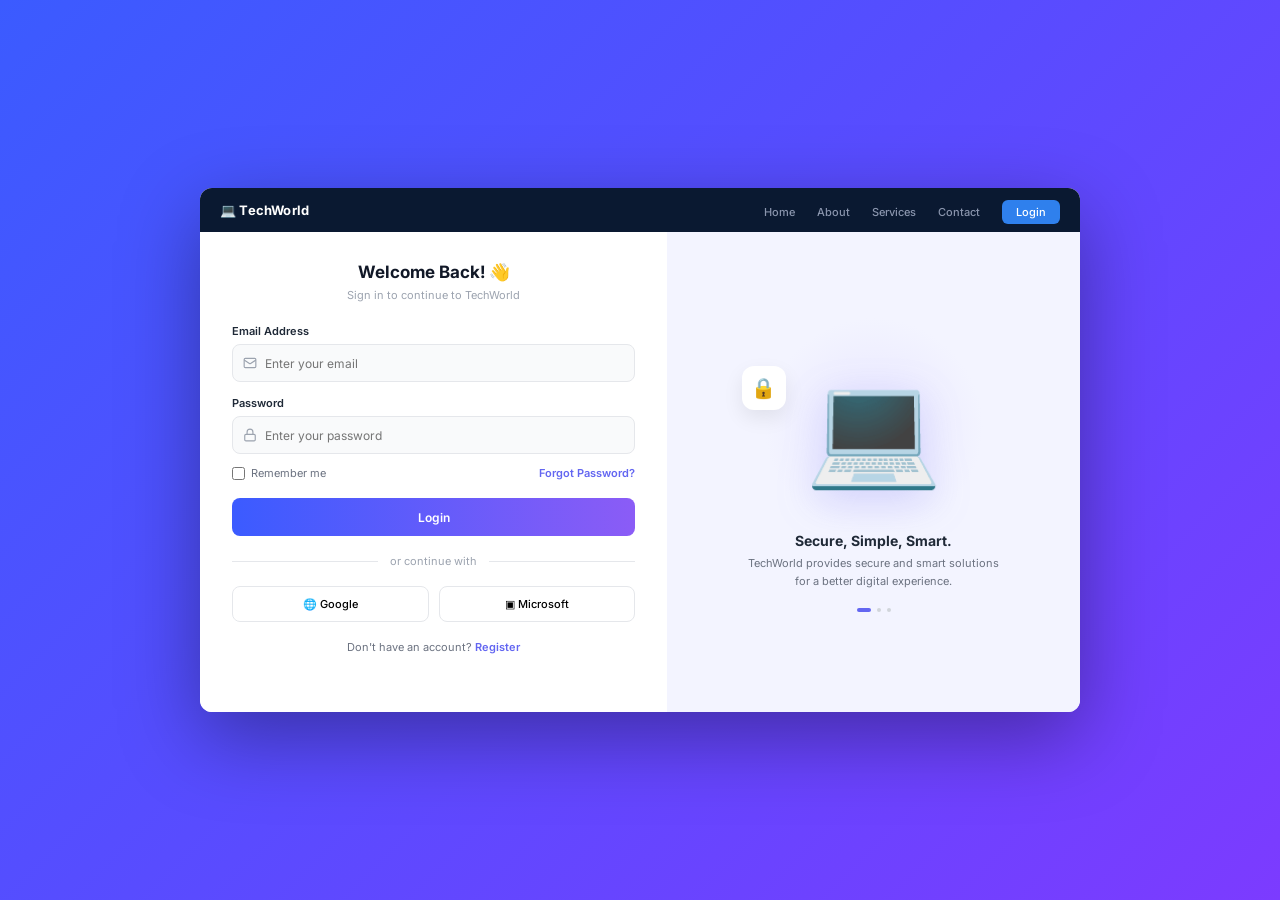
==== experiment2/index2.html @ 1dea3796 "chenges" ====
<!DOCTYPE html>
<html lang="en">

<head>
    <meta charset="UTF-8">

    <meta name="viewport"
          content="width=device-width, initial-scale=1.0">

    <title>TechWorld - Login</title>

    
    <link rel="stylesheet" href="style3.css">
</head>

<body>

    
    <div class="container">

        

        <nav>

            <div class="logo">
                💻 TechWorld
            </div>


            <ul class="menu">

                <li>
                    <a href="#">Home</a>
                </li>

                <li>
                    <a href="#">About</a>
                </li>

                <li>
                    <a href="#">Services</a>
                </li>

                <li>
                    <a href="#">Contact</a>
                </li>

                <li>
                    <a href="#" class="active">Login</a>
                </li>

            </ul>

        </nav>



        <div class="content">


            

            <div class="login-section">

                <h1>
                    Welcome Back! 👋
                </h1>

                <p class="subtitle">
                    Sign in to continue to TechWorld
                </p>


                

                <form>

                    <label>
                        Email Address
                    </label>

                    <input
                        type="email"
                        placeholder="Enter your email"
                        required
                    >


                    <label>
                        Password
                    </label>

                    <input
                        type="password"
                        placeholder="Enter your password"
                        required
                    >



                    <div class="options">

                        <label class="remember">

                            <input type="checkbox">

                            Remember me

                        </label>


                        <a href="#">
                            Forgot Password?
                        </a>

                    </div>



                    <button
                        type="submit"
                        class="login-button">

                        Login

                    </button>



                    <div class="divider">

                        <span>
                            or continue with
                        </span>

                    </div>


                    <div class="social-buttons">

                        <button
                            type="button"
                            class="social">

                            🌐 Google

                        </button>


                        <button
                            type="button"
                            class="social">

                            ▣ Microsoft

                        </button>

                    </div>



                    <p class="signup">

                        Don't have an account?

                        <a href="#">
                            Register
                        </a>

                    </p>

                </form>

            </div>


          

            <div class="welcome-section">



                <div class="illustration">

                    🔒

                </div>


                <h2>
                    Secure, Simple, Smart.
                </h2>


                <p>
                    TechWorld provides secure and smart
                    solutions for a better digital experience.
                </p>



                <div class="dots">

                    <span class="active-dot"></span>

                    <span></span>

                    <span></span>

                </div>

            </div>

        </div>

    </div>

</body>

</html>
---- experiment2/style3.css ----
/* style3.css - TechWorld Login - Exact as Image */

@import url('https://fonts.googleapis.com/css2?family=Inter:wght@400;500;600;700&display=swap');

*{
  margin:0;
  padding:0;
  box-sizing:border-box;
  font-family:'Inter', sans-serif;
}

body{
  min-height:100vh;
  background: linear-gradient(135deg, #3b5bff 0%, #5a4bff 50%, #7c3bff 100%);
  display:flex;
  justify-content:center;
  align-items:center;
  padding:20px;
}

.container{
  width:100%;
  max-width:880px;
  background:#fff;
  border-radius:12px;
  overflow:hidden;
  box-shadow:0 25px 80px rgba(0,0,0,0.35);
}

/* NAV - as in image dark blue */
nav{
  background:#0a1931;
  display:flex;
  justify-content:space-between;
  align-items:center;
  padding:12px 20px;
}

.logo{
  color:#fff;
  font-weight:700;
  font-size:13px;
  letter-spacing:0.2px;
}

.menu{
  list-style:none;
  display:flex;
  gap:22px;
  align-items:center;
}

.menu li a{
  color:#8a95ad;
  text-decoration:none;
  font-size:11px;
  font-weight:500;
}

.menu li a.active{
  background:#2f80ed;
  color:#fff;
  padding:5px 14px;
  border-radius:6px;
}

/* MAIN CONTENT */
.content{
  display:flex;
  min-height:480px;
}

/* LEFT - LOGIN */
.login-section{
  flex:1.05;
  padding:30px 32px 24px;
  background:#fff;
}

.login-section h1{
  font-size:17px;
  font-weight:700;
  text-align:center;
  color:#111827;
}

.subtitle{
  text-align:center;
  font-size:11px;
  color:#9ca3af;
  margin:6px 0 22px;
}

form label{
  display:block;
  font-size:11px;
  font-weight:600;
  color:#1f2937;
  margin:14px 0 6px;
}

form input[type="email"],
form input[type="password"]{
  width:100%;
  height:38px;
  padding:0 12px 0 32px;
  border:1px solid #e5e7eb;
  background:#f9fafb;
  border-radius:8px;
  font-size:12px;
  outline:none;
  background-repeat:no-repeat;
  background-position:10px center;
}

/* icons inside input like image */
form input[type="email"]{
  background-image:url("data:image/svg+xml,%3Csvg xmlns='http://www.w3.org/2000/svg' width='14' height='14' viewBox='0 0 24 24' fill='none' stroke='%239ca3af' stroke-width='2'%3E%3Crect x='2' y='4' width='20' height='16' rx='2'/%3E%3Cpath d='m22 7-8.97 5.7a1.94 1.94 0 0 1-2.06 0L2 7'/%3E%3C/svg%3E");
}
form input[type="password"]{
  background-image:url("data:image/svg+xml,%3Csvg xmlns='http://www.w3.org/2000/svg' width='14' height='14' viewBox='0 0 24 24' fill='none' stroke='%239ca3af' stroke-width='2'%3E%3Crect x='3' y='11' width='18' height='11' rx='2'/%3E%3Cpath d='M7 11V7a5 5 0 0 1 10 0v4'/%3E%3C/svg%3E");
}

form input:focus{
  border-color:#6366f1;
  background-color:#fff;
  box-shadow:0 0 0 3px rgba(99,102,241,0.1);
}

.options{
  display:flex;
  justify-content:space-between;
  align-items:center;
  margin:12px 0 18px;
}

.remember{
  display:flex !important;
  align-items:center;
  gap:6px;
  font-size:11px !important;
  font-weight:400 !important;
  color:#6b7280 !important;
  margin:0 !important;
  cursor:pointer;
}
.remember input{accent-color:#6366f1;}

.options a{
  font-size:11px;
  color:#6366f1;
  text-decoration:none;
  font-weight:600;
}

.login-button{
  width:100%;
  height:38px;
  border:0;
  border-radius:8px;
  background: linear-gradient(90deg, #3b5bff 0%, #8b5cf6 100%);
  color:#fff;
  font-size:12px;
  font-weight:600;
  cursor:pointer;
}

.divider{
  display:flex;
  align-items:center;
  gap:12px;
  margin:18px 0;
  font-size:11px;
  color:#9ca3af;
}
.divider::before,
.divider::after{
  content:'';
  flex:1;
  height:1px;
  background:#e5e7eb;
}

.social-buttons{
  display:flex;
  gap:10px;
}

.social{
  flex:1;
  height:36px;
  border:1px solid #e5e7eb;
  background:#fff;
  border-radius:8px;
  font-size:11px;
  font-weight:500;
  cursor:pointer;
  display:flex;
  align-items:center;
  justify-content:center;
  gap:6px;
}

.signup{
  text-align:center;
  font-size:11px;
  color:#6b7280;
  margin-top:18px;
}
.signup a{
  color:#6366f1;
  text-decoration:none;
  font-weight:600;
}

/* RIGHT - WELCOME - as in image */
.welcome-section{
  flex:0.95;
  background:#f3f4ff;
  padding:24px;
  display:flex;
  flex-direction:column;
  align-items:center;
  justify-content:center;
  text-align:center;
  position:relative;
}

/* Creating exact illustration like your reference image with CSS */
.illustration{
  width:260px;
  height:190px;
  position:relative;
  display:flex;
  align-items:center;
  justify-content:center;
  font-size:0;
}

.illustration::before{
  content:'';
  position:absolute;
  width:220px;
  height:220px;
  background: radial-gradient(circle, #e8e6ff 0%, #f3f4ff 70%);
  border-radius:50%;
  top:50%;
  left:50%;
  transform:translate(-50%,-50%);
}

.illustration::after{
  content:'💻';
  position:absolute;
  font-size:110px;
  filter: drop-shadow(0 10px 20px rgba(99,102,241,0.2));
  z-index:2;
}

/* small floating elements like lock, users, plant */
.welcome-section::before{
  content:'🔒';
  position:absolute;
  top:28%;
  left:18%;
  width:44px;
  height:44px;
  background:#fff;
  border-radius:12px;
  display:flex;
  align-items:center;
  justify-content:center;
  font-size:20px;
  box-shadow:0 8px 20px rgba(0,0,0,0.08);
  z-index:3;
}

.welcome-section h2{
  font-size:14px;
  font-weight:700;
  color:#1f2937;
  margin-top:10px;
  position:relative;
  z-index:2;
}

.welcome-section p{
  font-size:11px;
  color:#6b7280;
  line-height:1.6;
  max-width:260px;
  margin-top:6px;
  position:relative;
  z-index:2;
}

.dots{
  display:flex;
  gap:6px;
  margin-top:18px;
}
.dots span{
  width:4px;
  height:4px;
  background:#d1d5db;
  border-radius:50%;
  display:block;
}
.dots .active-dot{
  width:14px;
  background:#6366f1;
  border-radius:10px;
}

@media(max-width:800px){
  .content{flex-direction:column;}
  .welcome-section{padding:40px 24px;}
  .menu{display:none;}
}
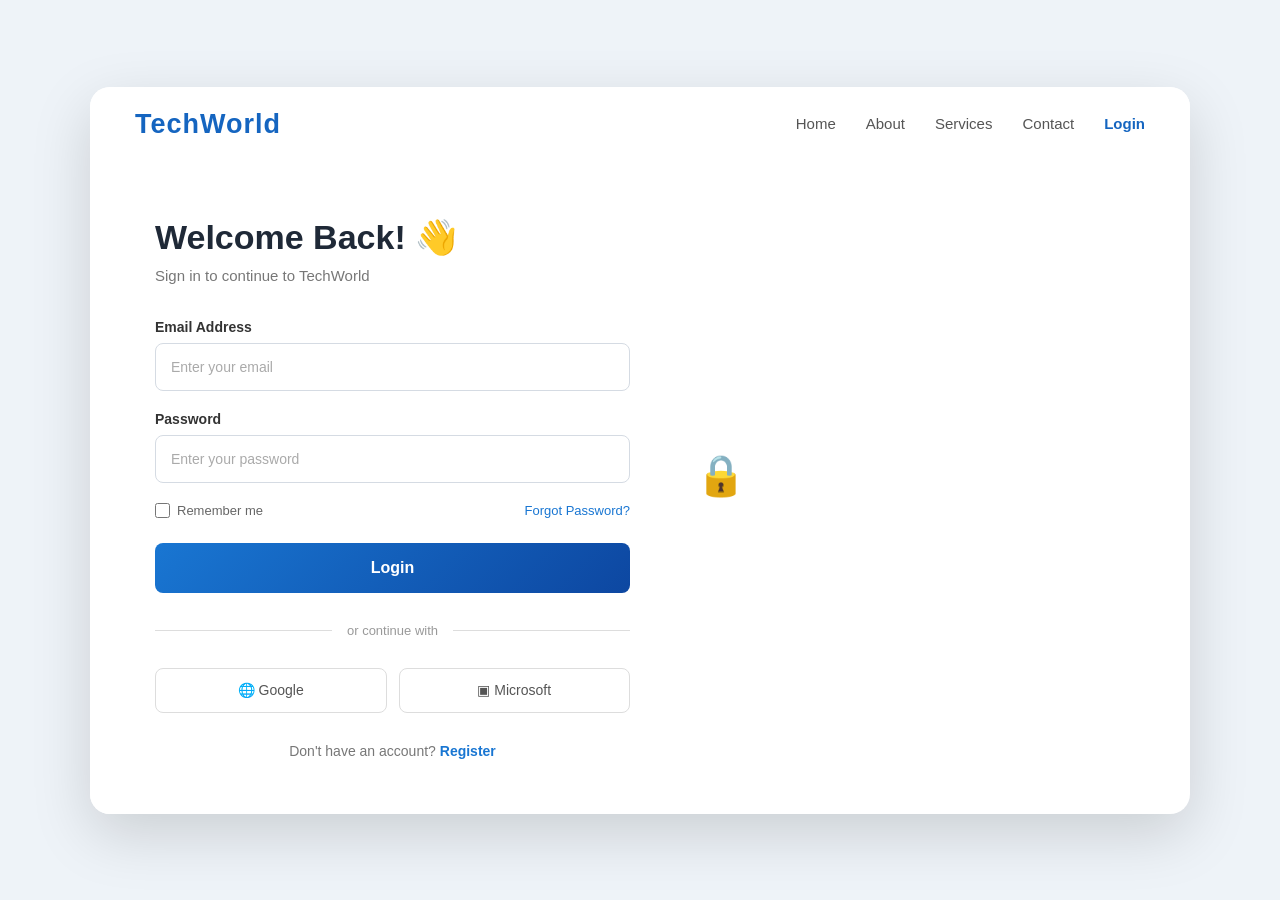
==== commit 7959cae7: "chen" ====
--- a/experiment2/index2.html
+++ b/experiment2/index2.html
@@ -23,7 +23,7 @@
         <nav>
 
             <div class="logo">
-                💻 TechWorld
+                 TechWorld
             </div>
 
 
--- a/experiment2/style3.css
+++ b/experiment2/style3.css
@@ -1,319 +1,638 @@
-/* style3.css - TechWorld Login - Exact as Image */
-
-@import url('https://fonts.googleapis.com/css2?family=Inter:wght@400;500;600;700&display=swap');
-
-*{
-  margin:0;
-  padding:0;
-  box-sizing:border-box;
-  font-family:'Inter', sans-serif;
-}
-
-body{
-  min-height:100vh;
-  background: linear-gradient(135deg, #3b5bff 0%, #5a4bff 50%, #7c3bff 100%);
-  display:flex;
-  justify-content:center;
-  align-items:center;
-  padding:20px;
-}
-
-.container{
-  width:100%;
-  max-width:880px;
-  background:#fff;
-  border-radius:12px;
-  overflow:hidden;
-  box-shadow:0 25px 80px rgba(0,0,0,0.35);
-}
-
-/* NAV - as in image dark blue */
-nav{
-  background:#0a1931;
-  display:flex;
-  justify-content:space-between;
-  align-items:center;
-  padding:12px 20px;
-}
-
-.logo{
-  color:#fff;
-  font-weight:700;
-  font-size:13px;
-  letter-spacing:0.2px;
-}
-
-.menu{
-  list-style:none;
-  display:flex;
-  gap:22px;
-  align-items:center;
-}
-
-.menu li a{
-  color:#8a95ad;
-  text-decoration:none;
-  font-size:11px;
-  font-weight:500;
-}
-
-.menu li a.active{
-  background:#2f80ed;
-  color:#fff;
-  padding:5px 14px;
-  border-radius:6px;
-}
-
-/* MAIN CONTENT */
-.content{
-  display:flex;
-  min-height:480px;
-}
-
-/* LEFT - LOGIN */
-.login-section{
-  flex:1.05;
-  padding:30px 32px 24px;
-  background:#fff;
-}
-
-.login-section h1{
-  font-size:17px;
-  font-weight:700;
-  text-align:center;
-  color:#111827;
-}
-
-.subtitle{
-  text-align:center;
-  font-size:11px;
-  color:#9ca3af;
-  margin:6px 0 22px;
-}
-
-form label{
-  display:block;
-  font-size:11px;
-  font-weight:600;
-  color:#1f2937;
-  margin:14px 0 6px;
-}
-
-form input[type="email"],
-form input[type="password"]{
-  width:100%;
-  height:38px;
-  padding:0 12px 0 32px;
-  border:1px solid #e5e7eb;
-  background:#f9fafb;
-  border-radius:8px;
-  font-size:12px;
-  outline:none;
-  background-repeat:no-repeat;
-  background-position:10px center;
-}
-
-/* icons inside input like image */
-form input[type="email"]{
-  background-image:url("data:image/svg+xml,%3Csvg xmlns='http://www.w3.org/2000/svg' width='14' height='14' viewBox='0 0 24 24' fill='none' stroke='%239ca3af' stroke-width='2'%3E%3Crect x='2' y='4' width='20' height='16' rx='2'/%3E%3Cpath d='m22 7-8.97 5.7a1.94 1.94 0 0 1-2.06 0L2 7'/%3E%3C/svg%3E");
-}
-form input[type="password"]{
-  background-image:url("data:image/svg+xml,%3Csvg xmlns='http://www.w3.org/2000/svg' width='14' height='14' viewBox='0 0 24 24' fill='none' stroke='%239ca3af' stroke-width='2'%3E%3Crect x='3' y='11' width='18' height='11' rx='2'/%3E%3Cpath d='M7 11V7a5 5 0 0 1 10 0v4'/%3E%3C/svg%3E");
-}
-
-form input:focus{
-  border-color:#6366f1;
-  background-color:#fff;
-  box-shadow:0 0 0 3px rgba(99,102,241,0.1);
-}
-
-.options{
-  display:flex;
-  justify-content:space-between;
-  align-items:center;
-  margin:12px 0 18px;
-}
-
-.remember{
-  display:flex !important;
-  align-items:center;
-  gap:6px;
-  font-size:11px !important;
-  font-weight:400 !important;
-  color:#6b7280 !important;
-  margin:0 !important;
-  cursor:pointer;
-}
-.remember input{accent-color:#6366f1;}
-
-.options a{
-  font-size:11px;
-  color:#6366f1;
-  text-decoration:none;
-  font-weight:600;
-}
-
-.login-button{
-  width:100%;
-  height:38px;
-  border:0;
-  border-radius:8px;
-  background: linear-gradient(90deg, #3b5bff 0%, #8b5cf6 100%);
-  color:#fff;
-  font-size:12px;
-  font-weight:600;
-  cursor:pointer;
-}
-
-.divider{
-  display:flex;
-  align-items:center;
-  gap:12px;
-  margin:18px 0;
-  font-size:11px;
-  color:#9ca3af;
-}
+/* ================================
+   RESET
+================================ */
+
+* {
+    margin: 0;
+    padding: 0;
+    box-sizing: border-box;
+}
+
+
+/* ================================
+   BODY
+================================ */
+
+body {
+    font-family: Arial, Helvetica, sans-serif;
+
+    min-height: 100vh;
+
+    display: flex;
+    justify-content: center;
+    align-items: center;
+
+    background: #eef3f8;
+
+    padding: 30px;
+}
+
+
+/* ================================
+   MAIN CONTAINER
+================================ */
+
+.container {
+    width: 1100px;
+    max-width: 100%;
+
+    background: white;
+
+    border-radius: 20px;
+
+    overflow: hidden;
+
+    box-shadow:
+        0 20px 60px rgba(0, 0, 0, 0.15);
+}
+
+
+/* ================================
+   NAVIGATION
+================================ */
+
+nav {
+    height: 75px;
+
+    display: flex;
+
+    justify-content: space-between;
+    align-items: center;
+
+    padding: 0 45px;
+
+    background: #ffffff;
+}
+
+
+/* Logo */
+
+.logo {
+    font-size: 27px;
+
+    font-weight: bold;
+
+    color: #1565c0;
+
+    letter-spacing: 1px;
+}
+
+
+/* Menu */
+
+.menu {
+    display: flex;
+
+    align-items: center;
+
+    gap: 30px;
+
+    list-style: none;
+}
+
+.menu li a {
+    text-decoration: none;
+
+    color: #555;
+
+    font-size: 15px;
+
+    transition: 0.3s;
+}
+
+.menu li a:hover {
+    color: #1565c0;
+}
+
+
+/* Active Login */
+
+.menu li a.active {
+    color: #1565c0;
+
+    font-weight: bold;
+}
+
+
+/* ================================
+   CONTENT
+================================ */
+
+.content {
+    display: flex;
+
+    min-height: 600px;
+}
+
+
+/* ================================
+   LOGIN SECTION
+================================ */
+
+.login-section {
+    width: 55%;
+
+    padding: 55px 65px;
+
+    background: #ffffff;
+}
+
+
+.login-section h1 {
+    font-size: 34px;
+
+    color: #1f2937;
+
+    margin-bottom: 10px;
+}
+
+
+.subtitle {
+    color: #777;
+
+    font-size: 15px;
+
+    margin-bottom: 35px;
+}
+
+
+/* ================================
+   FORM
+================================ */
+
+form {
+    width: 100%;
+}
+
+
+form > label {
+    display: block;
+
+    color: #333;
+
+    font-size: 14px;
+
+    font-weight: 600;
+
+    margin-bottom: 8px;
+}
+
+
+input[type="email"],
+input[type="password"] {
+    width: 100%;
+
+    height: 48px;
+
+    padding: 0 15px;
+
+    margin-bottom: 20px;
+
+    border: 1px solid #d5dbe3;
+
+    border-radius: 8px;
+
+    outline: none;
+
+    font-size: 14px;
+
+    transition: 0.3s;
+}
+
+
+input[type="email"]:focus,
+input[type="password"]:focus {
+    border-color: #1976d2;
+
+    box-shadow:
+        0 0 0 3px rgba(25, 118, 210, 0.10);
+}
+
+
+input::placeholder {
+    color: #aaa;
+}
+
+
+/* ================================
+   OPTIONS
+================================ */
+
+.options {
+    display: flex;
+
+    justify-content: space-between;
+
+    align-items: center;
+
+    margin-bottom: 25px;
+
+    font-size: 13px;
+}
+
+
+.remember {
+    display: flex;
+
+    align-items: center;
+
+    gap: 7px;
+
+    color: #666;
+
+    cursor: pointer;
+}
+
+
+.remember input {
+    width: 15px;
+
+    height: 15px;
+
+    cursor: pointer;
+}
+
+
+.options a {
+    color: #1976d2;
+
+    text-decoration: none;
+}
+
+
+.options a:hover {
+    text-decoration: underline;
+}
+
+
+/* ================================
+   LOGIN BUTTON
+================================ */
+
+.login-button {
+    width: 100%;
+
+    height: 50px;
+
+    border: none;
+
+    border-radius: 8px;
+
+    background: linear-gradient(
+        135deg,
+        #1976d2,
+        #0d47a1
+    );
+
+    color: white;
+
+    font-size: 16px;
+
+    font-weight: bold;
+
+    cursor: pointer;
+
+    transition: 0.3s;
+}
+
+
+.login-button:hover {
+    transform: translateY(-2px);
+
+    box-shadow:
+        0 8px 20px rgba(25, 118, 210, 0.30);
+}
+
+
+/* ================================
+   DIVIDER
+================================ */
+
+.divider {
+    display: flex;
+
+    align-items: center;
+
+    gap: 15px;
+
+    margin: 30px 0;
+
+    color: #999;
+
+    font-size: 13px;
+}
+
+
 .divider::before,
-.divider::after{
-  content:'';
-  flex:1;
-  height:1px;
-  background:#e5e7eb;
-}
-
-.social-buttons{
-  display:flex;
-  gap:10px;
-}
-
-.social{
-  flex:1;
-  height:36px;
-  border:1px solid #e5e7eb;
-  background:#fff;
-  border-radius:8px;
-  font-size:11px;
-  font-weight:500;
-  cursor:pointer;
-  display:flex;
-  align-items:center;
-  justify-content:center;
-  gap:6px;
-}
-
-.signup{
-  text-align:center;
-  font-size:11px;
-  color:#6b7280;
-  margin-top:18px;
-}
-.signup a{
-  color:#6366f1;
-  text-decoration:none;
-  font-weight:600;
-}
-
-/* RIGHT - WELCOME - as in image */
-.welcome-section{
-  flex:0.95;
-  background:#f3f4ff;
-  padding:24px;
-  display:flex;
-  flex-direction:column;
-  align-items:center;
-  justify-content:center;
-  text-align:center;
-  position:relative;
-}
-
-/* Creating exact illustration like your reference image with CSS */
-.illustration{
-  width:260px;
-  height:190px;
-  position:relative;
-  display:flex;
-  align-items:center;
-  justify-content:center;
-  font-size:0;
-}
-
-.illustration::before{
-  content:'';
-  position:absolute;
-  width:220px;
-  height:220px;
-  background: radial-gradient(circle, #e8e6ff 0%, #f3f4ff 70%);
-  border-radius:50%;
-  top:50%;
-  left:50%;
-  transform:translate(-50%,-50%);
-}
-
-.illustration::after{
-  content:'💻';
-  position:absolute;
-  font-size:110px;
-  filter: drop-shadow(0 10px 20px rgba(99,102,241,0.2));
-  z-index:2;
-}
-
-/* small floating elements like lock, users, plant */
-.welcome-section::before{
-  content:'🔒';
-  position:absolute;
-  top:28%;
-  left:18%;
-  width:44px;
-  height:44px;
-  background:#fff;
-  border-radius:12px;
-  display:flex;
-  align-items:center;
-  justify-content:center;
-  font-size:20px;
-  box-shadow:0 8px 20px rgba(0,0,0,0.08);
-  z-index:3;
-}
-
-.welcome-section h2{
-  font-size:14px;
-  font-weight:700;
-  color:#1f2937;
-  margin-top:10px;
-  position:relative;
-  z-index:2;
-}
-
-.welcome-section p{
-  font-size:11px;
-  color:#6b7280;
-  line-height:1.6;
-  max-width:260px;
-  margin-top:6px;
-  position:relative;
-  z-index:2;
-}
-
-.dots{
-  display:flex;
-  gap:6px;
-  margin-top:18px;
-}
-.dots span{
-  width:4px;
-  height:4px;
-  background:#d1d5db;
-  border-radius:50%;
-  display:block;
-}
-.dots .active-dot{
-  width:14px;
-  background:#6366f1;
-  border-radius:10px;
-}
-
-@media(max-width:800px){
-  .content{flex-direction:column;}
-  .welcome-section{padding:40px 24px;}
-  .menu{display:none;}
+.divider::after {
+    content: "";
+
+    flex: 1;
+
+    height: 1px;
+
+    background: #ddd;
+}
+
+
+.divider span {
+    white-space: nowrap;
+}
+
+
+/* ================================
+   SOCIAL BUTTONS
+================================ */
+
+.social-buttons {
+    display: flex;
+
+    gap: 12px;
+}
+
+
+.social {
+    width: 50%;
+
+    height: 45px;
+
+    background: white;
+
+    border: 1px solid #ddd;
+
+    border-radius: 8px;
+
+    color: #555;
+
+    font-size: 14px;
+
+    cursor: pointer;
+
+    transition: 0.3s;
+}
+
+
+.social:hover {
+    background: #f5f8fc;
+
+    border-color: #1976d2;
+}
+
+
+/* ================================
+   SIGN UP
+================================ */
+
+.signup {
+    text-align: center;
+
+    margin-top: 30px;
+
+    color: #777;
+
+    font-size: 14px;
+}
+
+
+.signup a {
+    color: #1976d2;
+
+    font-weight: bold;
+
+    text-decoration: none;
+}
+
+
+.signup a:hover {
+    text-decoration: underline;
+}
+
+
+/* ================================
+   WELCOME SECTION
+================================ */
+
+.welcome-section {
+    width: 45%;
+
+    position: relative;
+
+    display: flex;
+
+    justify-content: center;
+
+    align-items: center;
+
+    text-align: center;
+
+    color: white;
+
+    overflow: hidden;
+
+    /* YOUR IMAGE */
+    background-image: url("https://media.istockphoto.com/id/1159199214/vector/abstract-technology-or-medical-background-with-hexagons-shape-pattern-concepts-and-ideas-for.jpg?s=612x612&w=0&k=20&c=jQXehVyWkaZkkf8--52VP0j8Sks5lPK_c6o2arBctMQ=");
+
+    background-size: cover;
+
+    background-position: center;
+}
+
+
+/* ================================
+   IMAGE OVERLAY
+================================ */
+
+.overlay {
+    position: absolute;
+
+    inset: 0;
+
+    background:
+        linear-gradient(
+            135deg,
+            rgba(5, 50, 100, 0.88),
+            rgba(0, 100, 180, 0.72)
+        );
+}
+
+
+/* ================================
+   WELCOME CONTENT
+================================ */
+
+.welcome-content {
+    position: relative;
+
+    z-index: 2;
+
+    padding: 50px;
+}
+
+
+.illustration {
+    width: 90px;
+
+    height: 90px;
+
+    margin: 0 auto 25px;
+
+    display: flex;
+
+    justify-content: center;
+
+    align-items: center;
+
+    border-radius: 50%;
+
+    background: rgba(255, 255, 255, 0.15);
+
+    border: 1px solid rgba(255, 255, 255, 0.3);
+
+    font-size: 40px;
+
+    backdrop-filter: blur(5px);
+}
+
+
+.welcome-section h2 {
+    font-size: 30px;
+
+    margin-bottom: 15px;
+}
+
+
+.welcome-section p {
+    max-width: 350px;
+
+    margin: auto;
+
+    line-height: 1.7;
+
+    font-size: 15px;
+
+    color: rgba(255, 255, 255, 0.9);
+}
+
+
+/* ================================
+   DOTS
+================================ */
+
+.dots {
+    display: flex;
+
+    justify-content: center;
+
+    gap: 8px;
+
+    margin-top: 35px;
+}
+
+
+.dots span {
+    width: 8px;
+
+    height: 8px;
+
+    border-radius: 50%;
+
+    background: rgba(255, 255, 255, 0.45);
+}
+
+
+.dots .active-dot {
+    width: 25px;
+
+    border-radius: 10px;
+
+    background: white;
+}
+
+
+/* ================================
+   RESPONSIVE DESIGN
+================================ */
+
+@media (max-width: 900px) {
+
+    body {
+        padding: 15px;
+    }
+
+
+    nav {
+        padding: 0 25px;
+    }
+
+
+    .menu {
+        gap: 15px;
+    }
+
+
+    .content {
+        flex-direction: column;
+    }
+
+
+    .login-section {
+        width: 100%;
+
+        padding: 45px;
+    }
+
+
+    .welcome-section {
+        width: 100%;
+
+        min-height: 400px;
+    }
+
+}
+
+
+@media (max-width: 600px) {
+
+    nav {
+        height: auto;
+
+        padding: 20px;
+
+        flex-direction: column;
+
+        gap: 15px;
+    }
+
+
+    .menu {
+        flex-wrap: wrap;
+
+        justify-content: center;
+    }
+
+
+    .login-section {
+        padding: 30px 25px;
+    }
+
+
+    .login-section h1 {
+        font-size: 28px;
+    }
+
+
+    .social-buttons {
+        flex-direction: column;
+    }
+
+
+    .social {
+        width: 100%;
+    }
+
+
+    .welcome-content {
+        padding: 35px 20px;
+    }
+
 }
